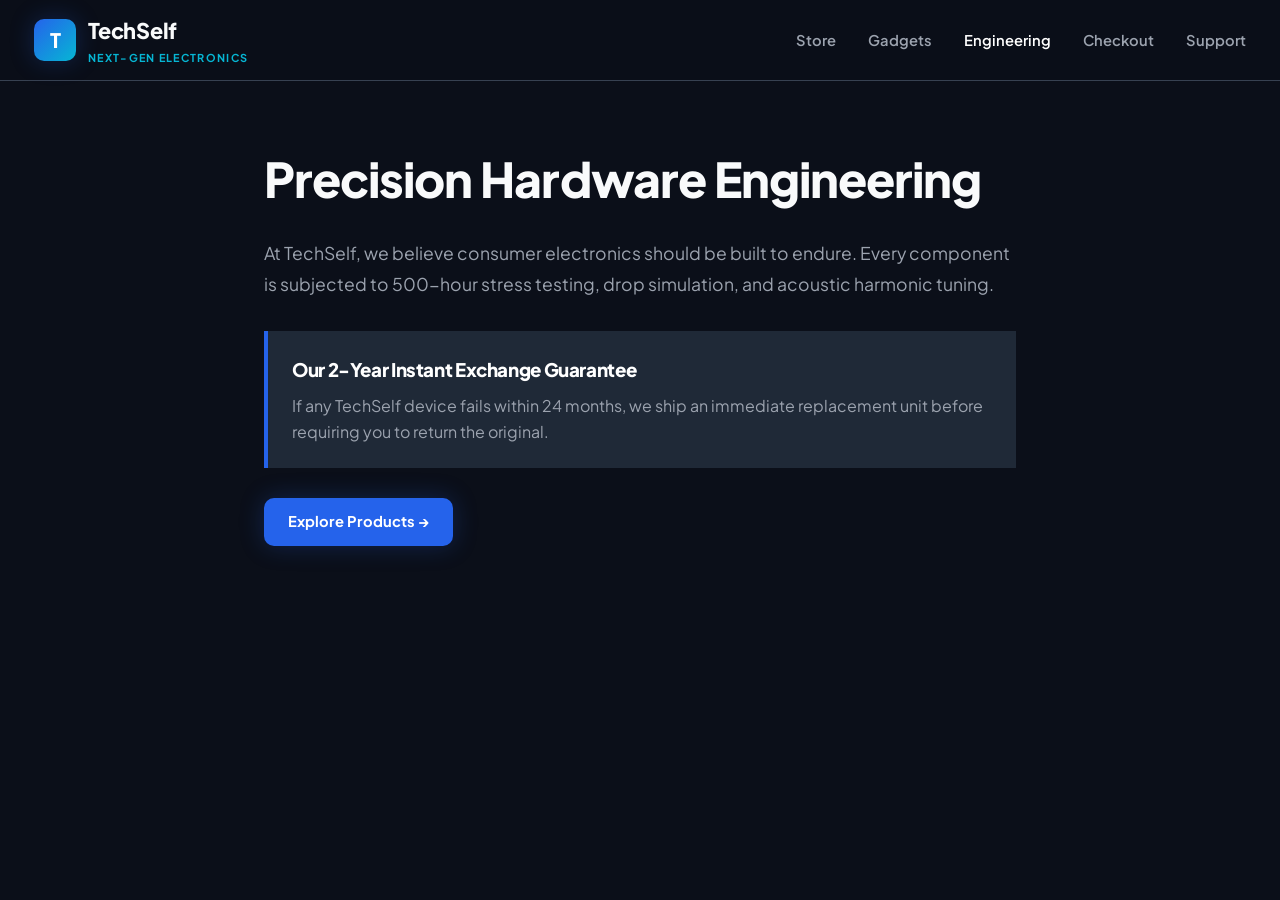
==== about.html @ e97d4baf "feat: initial release of scalenova-demo-10-techself-gadgets" ====
<!DOCTYPE html><html lang="en"><head><meta charset="UTF-8"><title>Engineering — TechSelf</title><link rel="stylesheet" href="src/styles/theme.css"></head><body>
<header class="site-header"><div class="container header-inner"><a href="index.html" class="brand"><div class="brand-icon">T</div><div><span class="brand-name">TechSelf</span><span class="brand-sub">Next-Gen Electronics</span></div></a><nav><ul class="nav-links"><li><a href="index.html" class="nav-link">Store</a></li><li><a href="products.html" class="nav-link">Gadgets</a></li><li><a href="about.html" class="nav-link active">Engineering</a></li><li><a href="checkout.html" class="nav-link">Checkout</a></li><li><a href="contact.html" class="nav-link">Support</a></li></ul></nav></div></header>
<div class="container" style="max-width:800px; padding:60px 24px 100px;"><h1 style="font-size:3rem; margin-bottom:20px;">Precision Hardware Engineering</h1><p style="color:var(--text-muted); font-size:1.1rem; line-height:1.8; margin-bottom:30px;">At TechSelf, we believe consumer electronics should be built to endure. Every component is subjected to 500-hour stress testing, drop simulation, and acoustic harmonic tuning.</p>
<div style="background:var(--bg-card); border-left:4px solid var(--color-blue); padding:24px; margin-bottom:30px;"><h3 style="color:#FFF; margin-bottom:8px;">Our 2-Year Instant Exchange Guarantee</h3><p style="color:var(--text-muted);">If any TechSelf device fails within 24 months, we ship an immediate replacement unit before requiring you to return the original.</p></div>
<a href="products.html" class="btn btn-blue">Explore Products &rarr;</a>
</div></body></html>
---- src/styles/theme.css ----
/* ==============================================================================
   SCALENOVA SYSTEMS — DEMO 10: TECHSELF GADGETS
   Next-Gen Electronics & Smart Hardware Design System
   ============================================================================== */

@import url('https://fonts.googleapis.com/css2?family=Plus+Jakarta+Sans:wght@300;400;500;600;700;800&family=Inter:wght@400;600;700;900&display=swap');

:root {
  --bg-primary: #0B0F19;
  --bg-secondary: #111827;
  --bg-card: #1F2937;
  --surface-overlay: rgba(11, 15, 25, 0.94);
  --border-subtle: #374151;
  --border-blue: #2563EB;
  
  --color-blue: #2563EB;
  --color-blue-hover: #1D4ED8;
  --color-cyan: #06B6D4;
  --color-emerald: #10B981;
  --color-amber: #F59E0B;
  
  --text-main: #F9FAFB;
  --text-muted: #9CA3AF;
  --text-light: #6B7280;

  --shadow-card: 0 10px 25px -5px rgba(0, 0, 0, 0.5), 0 8px 10px -6px rgba(0, 0, 0, 0.5);
  --shadow-blue-glow: 0 0 25px rgba(37, 99, 235, 0.25);

  --font-main: 'Plus Jakarta Sans', -apple-system, BlinkMacSystemFont, sans-serif;
  
  --radius-sm: 6px;
  --radius-md: 10px;
  --radius-lg: 16px;
  --radius-full: 9999px;
  --transition: all 0.25s cubic-bezier(0.16, 1, 0.3, 1);
}

* { box-sizing: border-box; margin: 0; padding: 0; }

body {
  background-color: var(--bg-primary);
  color: var(--text-main);
  font-family: var(--font-main);
  line-height: 1.6;
  -webkit-font-smoothing: antialiased;
  overflow-x: hidden;
}

h1, h2, h3, h4 {
  font-weight: 800;
  letter-spacing: -0.02em;
  color: var(--text-main);
}

a { color: inherit; text-decoration: none; }

.container {
  width: 100%;
  max-width: 1260px;
  margin: 0 auto;
  padding: 0 24px;
}

/* Dispatch Bar */
.dispatch-bar {
  background-color: #1E293B;
  color: #E2E8F0;
  font-size: 0.8rem;
  font-weight: 600;
  padding: 9px 0;
  text-align: center;
  border-bottom: 1px solid var(--border-subtle);
}
.dispatch-bar span { color: var(--color-cyan); font-weight: 700; }

/* Site Header */
.site-header {
  position: sticky;
  top: 0;
  z-index: 100;
  background: var(--surface-overlay);
  backdrop-filter: blur(16px);
  border-bottom: 1px solid var(--border-subtle);
}
.header-inner {
  display: flex;
  align-items: center;
  justify-content: space-between;
  height: 80px;
}
.brand {
  display: flex;
  align-items: center;
  gap: 12px;
}
.brand-icon {
  width: 42px;
  height: 42px;
  background: linear-gradient(135deg, var(--color-blue) 0%, var(--color-cyan) 100%);
  border-radius: var(--radius-md);
  display: flex;
  align-items: center;
  justify-content: center;
  color: #FFF;
  font-weight: 900;
  font-size: 1.25rem;
  box-shadow: var(--shadow-blue-glow);
}
.brand-name {
  font-size: 1.35rem;
  font-weight: 800;
  letter-spacing: -0.01em;
}
.brand-sub {
  font-size: 0.68rem;
  color: var(--color-cyan);
  text-transform: uppercase;
  letter-spacing: 0.12em;
  font-weight: 700;
  display: block;
}

.nav-links {
  display: flex;
  gap: 32px;
  list-style: none;
}
.nav-link {
  font-size: 0.92rem;
  font-weight: 600;
  color: var(--text-muted);
  transition: var(--transition);
  padding: 6px 0;
}
.nav-link:hover, .nav-link.active {
  color: #FFF;
}

.cart-btn {
  position: relative;
  background: var(--bg-card);
  border: 1px solid var(--border-subtle);
  width: 44px;
  height: 44px;
  border-radius: var(--radius-md);
  display: flex;
  align-items: center;
  justify-content: center;
  cursor: pointer;
  color: #FFF;
  transition: var(--transition);
}
.cart-btn:hover {
  border-color: var(--color-blue);
  background: #374151;
}
.cart-badge {
  position: absolute;
  top: -4px;
  right: -4px;
  background: var(--color-blue);
  color: #FFF;
  font-size: 0.72rem;
  font-weight: 800;
  width: 20px;
  height: 20px;
  border-radius: 50%;
  display: flex;
  align-items: center;
  justify-content: center;
}

.btn {
  display: inline-flex;
  align-items: center;
  justify-content: center;
  gap: 8px;
  padding: 12px 24px;
  border-radius: var(--radius-md);
  font-weight: 700;
  font-size: 0.92rem;
  cursor: pointer;
  transition: var(--transition);
  border: none;
}
.btn-blue {
  background: var(--color-blue);
  color: #FFF;
  box-shadow: var(--shadow-blue-glow);
}
.btn-blue:hover {
  background: var(--color-blue-hover);
  transform: translateY(-2px);
}
.btn-outline {
  border: 1px solid var(--border-subtle);
  background: var(--bg-secondary);
  color: #FFF;
}
.btn-outline:hover {
  border-color: var(--color-blue);
  color: var(--color-cyan);
}

/* Hero Section */
.hero {
  padding: 80px 0 60px;
  background: radial-gradient(circle at 75% 25%, rgba(37, 99, 235, 0.15) 0%, transparent 50%),
              linear-gradient(180deg, var(--bg-primary) 0%, var(--bg-secondary) 100%);
}
.hero-grid {
  display: grid;
  grid-template-columns: 1.15fr 0.85fr;
  gap: 60px;
  align-items: center;
}
.hero-tag {
  display: inline-flex;
  align-items: center;
  gap: 8px;
  background: rgba(37, 99, 235, 0.12);
  border: 1px solid rgba(37, 99, 235, 0.3);
  color: var(--color-cyan);
  padding: 6px 14px;
  border-radius: var(--radius-full);
  font-size: 0.8rem;
  font-weight: 700;
  margin-bottom: 20px;
}
.hero-title {
  font-size: 3.8rem;
  line-height: 1.1;
  margin-bottom: 24px;
}
.hero-title span {
  color: var(--color-cyan);
}
.hero-lead {
  font-size: 1.15rem;
  color: var(--text-muted);
  line-height: 1.7;
  margin-bottom: 36px;
  max-width: 580px;
}
.hero-cta {
  display: flex;
  gap: 16px;
  margin-bottom: 40px;
  flex-wrap: wrap;
}

/* Product Card */
.hero-showcase-card {
  background: var(--bg-card);
  border: 1px solid var(--border-subtle);
  border-radius: var(--radius-lg);
  padding: 24px;
  box-shadow: var(--shadow-card);
  position: relative;
}
.card-img-wrap {
  height: 340px;
  border-radius: var(--radius-md);
  overflow: hidden;
  background: #111827;
  position: relative;
}
.card-img-wrap img {
  width: 100%;
  height: 100%;
  object-fit: cover;
}
.discount-badge {
  position: absolute;
  top: 14px;
  left: 14px;
  background: var(--color-blue);
  color: #FFF;
  font-size: 0.75rem;
  font-weight: 800;
  padding: 4px 10px;
  border-radius: var(--radius-sm);
}

/* Flash Countdown Banner */
.flash-banner {
  background: linear-gradient(90deg, #1E1B4B 0%, #172554 100%);
  border: 1px solid #3B82F6;
  border-radius: var(--radius-md);
  padding: 28px 36px;
  margin-bottom: 60px;
  display: flex;
  justify-content: space-between;
  align-items: center;
  flex-wrap: wrap;
  gap: 20px;
}
.timer-boxes {
  display: flex;
  gap: 12px;
}
.timer-box {
  background: rgba(0, 0, 0, 0.4);
  border: 1px solid rgba(255,255,255,0.1);
  padding: 8px 14px;
  border-radius: var(--radius-sm);
  text-align: center;
  min-width: 54px;
}
.timer-num {
  font-size: 1.4rem;
  font-weight: 800;
  color: var(--color-cyan);
}
.timer-lbl {
  font-size: 0.65rem;
  text-transform: uppercase;
  color: var(--text-muted);
}

/* Product Catalog Grid */
.section {
  padding: 90px 0;
}
.section-header {
  text-align: center;
  max-width: 640px;
  margin: 0 auto 60px;
}
.section-tag {
  color: var(--color-blue);
  font-size: 0.8rem;
  font-weight: 800;
  letter-spacing: 0.15em;
  text-transform: uppercase;
  margin-bottom: 12px;
  display: block;
}
.section-title {
  font-size: 2.8rem;
  margin-bottom: 16px;
}
.section-desc {
  color: var(--text-muted);
  font-size: 1.05rem;
}

.product-grid {
  display: grid;
  grid-template-columns: repeat(auto-fit, minmax(280px, 1fr));
  gap: 28px;
}
.product-card {
  background: var(--bg-card);
  border: 1px solid var(--border-subtle);
  border-radius: var(--radius-md);
  overflow: hidden;
  transition: var(--transition);
  display: flex;
  flex-direction: column;
}
.product-card:hover {
  border-color: var(--color-blue);
  transform: translateY(-6px);
  box-shadow: var(--shadow-card), var(--shadow-blue-glow);
}
.product-thumb {
  height: 250px;
  overflow: hidden;
  position: relative;
  background: #111827;
}
.product-thumb img {
  width: 100%;
  height: 100%;
  object-fit: cover;
  transition: transform 0.5s ease;
}
.product-card:hover .product-thumb img {
  transform: scale(1.06);
}
.product-body {
  padding: 24px;
  display: flex;
  flex-direction: column;
  flex-grow: 1;
}
.product-specs {
  font-size: 0.78rem;
  color: var(--color-cyan);
  font-weight: 700;
  text-transform: uppercase;
  margin-bottom: 6px;
}
.product-title {
  font-size: 1.2rem;
  margin-bottom: 8px;
}
.product-rating {
  color: var(--color-amber);
  font-size: 0.82rem;
  margin-bottom: 16px;
}
.product-footer {
  margin-top: auto;
  display: flex;
  justify-content: space-between;
  align-items: center;
  border-top: 1px solid var(--border-subtle);
  padding-top: 16px;
}
.product-price {
  font-size: 1.4rem;
  font-weight: 800;
  color: #FFF;
}
.product-price del {
  font-size: 0.9rem;
  color: var(--text-light);
  margin-left: 6px;
  font-weight: 400;
}

/* Cart Drawer */
.cart-drawer {
  position: fixed;
  top: 0;
  right: -420px;
  width: 400px;
  max-width: 90vw;
  height: 100vh;
  background: var(--bg-card);
  box-shadow: 0 0 50px rgba(0,0,0,0.8);
  z-index: 1000;
  transition: right 0.35s cubic-bezier(0.16, 1, 0.3, 1);
  display: flex;
  flex-direction: column;
  border-left: 1px solid var(--border-subtle);
}
.cart-drawer.open { right: 0; }
.cart-overlay {
  position: fixed;
  inset: 0;
  background: rgba(0,0,0,0.6);
  backdrop-filter: blur(4px);
  z-index: 999;
  opacity: 0;
  pointer-events: none;
  transition: opacity 0.3s ease;
}
.cart-overlay.open { opacity: 1; pointer-events: auto; }

/* Toast */
.toast-container {
  position: fixed;
  bottom: 24px;
  right: 24px;
  z-index: 2000;
  display: flex;
  flex-direction: column;
  gap: 12px;
}
.toast {
  background: #111827;
  color: #FFF;
  padding: 14px 24px;
  border-radius: var(--radius-md);
  font-size: 0.9rem;
  font-weight: 600;
  box-shadow: 0 10px 30px rgba(0,0,0,0.8);
  border-left: 4px solid var(--color-blue);
  animation: slideIn 0.3s ease forwards;
}

/* Footer */
.site-footer {
  background: #080B13;
  border-top: 1px solid var(--border-subtle);
  padding: 80px 0 32px;
}
.footer-grid {
  display: grid;
  grid-template-columns: 1.5fr 1fr 1fr 1fr;
  gap: 40px;
  margin-bottom: 60px;
}
.footer-col h4 {
  font-size: 0.95rem;
  color: var(--color-cyan);
  text-transform: uppercase;
  margin-bottom: 20px;
  letter-spacing: 0.05em;
}
.footer-links { list-style: none; }
.footer-links li { margin-bottom: 12px; }
.footer-links a { color: var(--text-muted); font-size: 0.88rem; transition: var(--transition); }
.footer-links a:hover { color: #FFF; }
.footer-bottom {
  border-top: 1px solid var(--border-subtle);
  padding-top: 30px;
  display: flex;
  justify-content: space-between;
  font-size: 0.82rem;
  color: var(--text-light);
}

@media(max-width: 900px) {
  .hero-grid { grid-template-columns: 1fr; }
  .footer-grid { grid-template-columns: 1fr 1fr; }
}
@media(max-width: 600px) {
  .nav-links { display: none; }
  .hero-title { font-size: 2.6rem; }
  .footer-grid { grid-template-columns: 1fr; }
}
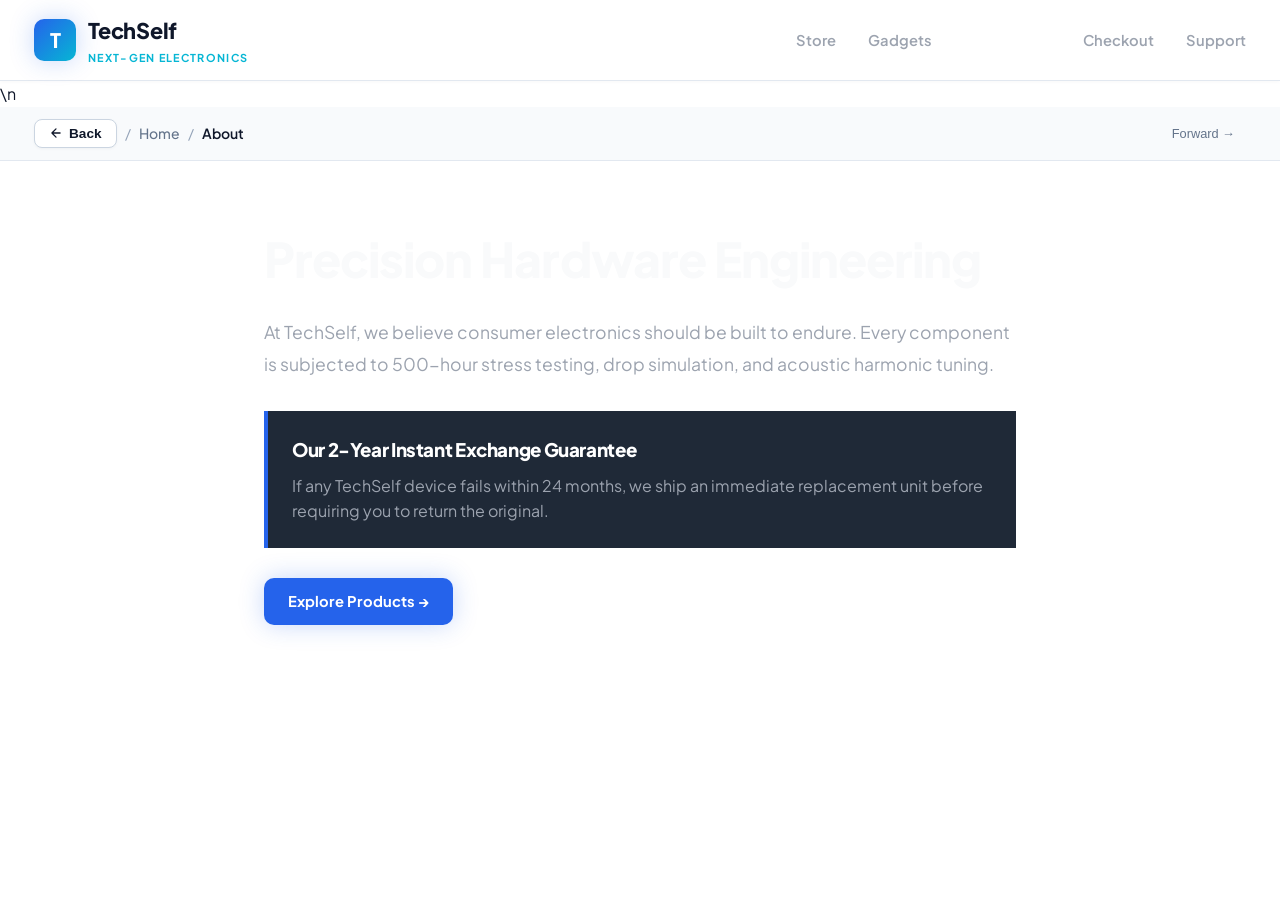
==== commit 65c2168d: "feat: upgrade to Light Luxury design system, stacked single-column forms, in-window navigation & mob" ====
--- a/about.html
+++ b/about.html
@@ -1,5 +1,24 @@
 <!DOCTYPE html><html lang="en"><head><meta charset="UTF-8"><title>Engineering — TechSelf</title><link rel="stylesheet" href="src/styles/theme.css"></head><body>
-<header class="site-header"><div class="container header-inner"><a href="index.html" class="brand"><div class="brand-icon">T</div><div><span class="brand-name">TechSelf</span><span class="brand-sub">Next-Gen Electronics</span></div></a><nav><ul class="nav-links"><li><a href="index.html" class="nav-link">Store</a></li><li><a href="products.html" class="nav-link">Gadgets</a></li><li><a href="about.html" class="nav-link active">Engineering</a></li><li><a href="checkout.html" class="nav-link">Checkout</a></li><li><a href="contact.html" class="nav-link">Support</a></li></ul></nav></div></header>
+<header class="site-header"><div class="container header-inner"><a href="index.html" class="brand"><div class="brand-icon">T</div><div><span class="brand-name">TechSelf</span><span class="brand-sub">Next-Gen Electronics</span></div></a><nav><ul class="nav-links"><li><a href="index.html" class="nav-link">Store</a></li><li><a href="products.html" class="nav-link">Gadgets</a></li><li><a href="about.html" class="nav-link active">Engineering</a></li><li><a href="checkout.html" class="nav-link">Checkout</a></li><li><a href="contact.html" class="nav-link">Support</a></li></ul></nav></div></header>\n
+  <!-- In-Window Breadcrumb & Front/Back Navigation -->
+  <div class="subpage-nav-bar">
+    <div class="container" style="display:flex; align-items:center; justify-content:space-between; flex-wrap:wrap; gap:12px;">
+      <div style="display:flex; align-items:center; gap:8px; font-size:0.875rem;">
+        <button onclick="window.history.length > 1 ? window.history.back() : window.location.href=\'index.html\'" class="btn-subpage-back" aria-label="Navigate Back">
+          <svg width="14" height="14" viewBox="0 0 24 24" fill="none" stroke="currentColor" stroke-width="2.2" stroke-linecap="round" stroke-linejoin="round"><path d="M19 12H5M12 19l-7-7 7-7"/></svg>
+          Back
+        </button>
+        <span style="color:#94A3B8;">/</span>
+        <a href="index.html" style="color:#64748B; text-decoration:none; font-weight:500;">Home</a>
+        <span style="color:#94A3B8;">/</span>
+        <span style="color:#0F172A; font-weight:600;">About</span>
+      </div>
+      <div style="display:flex; align-items:center; gap:8px;">
+        <button onclick="window.history.forward()" style="display:inline-flex; align-items:center; gap:4px; background:transparent; border:1px solid transparent; color:#64748B; padding:6px 10px; border-radius:6px; font-size:0.8rem; cursor:pointer;" title="Navigate Forward">Forward &rarr;</button>
+      </div>
+    </div>
+  </div>
+
 <div class="container" style="max-width:800px; padding:60px 24px 100px;"><h1 style="font-size:3rem; margin-bottom:20px;">Precision Hardware Engineering</h1><p style="color:var(--text-muted); font-size:1.1rem; line-height:1.8; margin-bottom:30px;">At TechSelf, we believe consumer electronics should be built to endure. Every component is subjected to 500-hour stress testing, drop simulation, and acoustic harmonic tuning.</p>
 <div style="background:var(--bg-card); border-left:4px solid var(--color-blue); padding:24px; margin-bottom:30px;"><h3 style="color:#FFF; margin-bottom:8px;">Our 2-Year Instant Exchange Guarantee</h3><p style="color:var(--text-muted);">If any TechSelf device fails within 24 months, we ship an immediate replacement unit before requiring you to return the original.</p></div>
 <a href="products.html" class="btn btn-blue">Explore Products &rarr;</a>
--- a/src/styles/theme.css
+++ b/src/styles/theme.css
@@ -513,3 +513,220 @@
   .hero-title { font-size: 2.6rem; }
   .footer-grid { grid-template-columns: 1fr; }
 }
+\n
+/* =========================================================================
+ * SCALENOVA PREMIUM LIGHT LUXURY & MOTIONSITES.AI DESIGN SYSTEM TOKENS
+ * Mobile-First Single-Column Stacked Forms, Light Luxury Aesthetic,
+ * Micro-Animations, Smooth In-Window Navigation & Floating Indicators.
+ * ========================================================================= */
+
+:root {
+  --sn-bg-primary: #FFFFFF;
+  --sn-bg-secondary: #F8FAFC;
+  --sn-bg-tertiary: #F1F5F9;
+  --sn-card-bg: #FFFFFF;
+  --sn-border-subtle: #E2E8F0;
+  --sn-border-focus: #3B82F6;
+  --sn-text-main: #0F172A;
+  --sn-text-body: #334155;
+  --sn-text-muted: #64748B;
+  --sn-shadow-card: 0 4px 20px -2px rgba(15, 23, 42, 0.05), 0 2px 6px -1px rgba(15, 23, 42, 0.02);
+  --sn-shadow-hover: 0 20px 35px -10px rgba(15, 23, 42, 0.08), 0 1px 3px rgba(0, 0, 0, 0.05);
+}
+
+/* 1. LIGHT LUXURY BACKGROUND TRANSFORMATION */
+body {
+  background-color: #FFFFFF !important;
+  color: #0F172A !important;
+  overflow-x: hidden !important;
+}
+
+.top-dispatch-bar {
+  background: #F1F5F9 !important;
+  color: #0F172A !important;
+  border-bottom: 1px solid #E2E8F0 !important;
+}
+
+.top-dispatch-bar a {
+  color: #0F172A !important;
+}
+
+.site-header {
+  background: rgba(255, 255, 255, 0.94) !important;
+  backdrop-filter: blur(16px) !important;
+  -webkit-backdrop-filter: blur(16px) !important;
+  border-bottom: 1px solid #E2E8F0 !important;
+  box-shadow: 0 1px 4px rgba(0, 0, 0, 0.03) !important;
+}
+
+.site-footer {
+  background-color: #F8FAFC !important;
+  color: #475569 !important;
+  border-top: 1px solid #E2E8F0 !important;
+}
+
+.site-footer h3, .site-footer h4, .footer-brand h3, .footer-col h4, .footer-column h4 {
+  color: #0F172A !important;
+}
+
+.site-footer a {
+  color: #64748B !important;
+  transition: color 0.2s ease !important;
+}
+
+.site-footer a:hover {
+  color: #2563EB !important;
+}
+
+.footer-bottom {
+  border-top: 1px solid #E2E8F0 !important;
+  color: #64748B !important;
+}
+
+/* 2. MOBILE-FIRST SINGLE-COLUMN STACKED FORMS (ZERO COLLISION) */
+form {
+  display: flex !important;
+  flex-direction: column !important;
+  width: 100% !important;
+}
+
+.form-row-2col, .form-row, .form-grid, .grid-cols-2 {
+  display: flex !important;
+  flex-direction: column !important;
+  width: 100% !important;
+  gap: 16px !important;
+  margin-bottom: 0 !important;
+}
+
+.form-group, .field, .input-group {
+  width: 100% !important;
+  display: flex !important;
+  flex-direction: column !important;
+  gap: 6px !important;
+  margin-bottom: 18px !important;
+  box-sizing: border-box !important;
+}
+
+.form-group label, .field label {
+  font-size: 0.875rem !important;
+  font-weight: 600 !important;
+  color: #1E293B !important;
+  margin-bottom: 4px !important;
+  display: block !important;
+  letter-spacing: -0.01em !important;
+}
+
+.form-group input, .form-group select, .form-group textarea,
+.field input, .field select, .field textarea,
+input[type="text"], input[type="email"], input[type="tel"], input[type="date"], input[type="number"], select, textarea {
+  width: 100% !important;
+  max-width: 100% !important;
+  box-sizing: border-box !important;
+  display: block !important;
+  padding: 13px 16px !important;
+  border: 1px solid #CBD5E1 !important;
+  border-radius: 10px !important;
+  background-color: #FFFFFF !important;
+  color: #0F172A !important;
+  font-size: 0.95rem !important;
+  line-height: 1.5 !important;
+  font-family: inherit !important;
+  transition: all 0.2s cubic-bezier(0.16, 1, 0.3, 1) !important;
+}
+
+.form-group input:focus, .form-group select:focus, .form-group textarea:focus,
+input:focus, select:focus, textarea:focus {
+  outline: none !important;
+  border-color: #3B82F6 !important;
+  box-shadow: 0 0 0 3px rgba(59, 130, 246, 0.16) !important;
+  background-color: #FFFFFF !important;
+}
+
+/* 3. MOTIONSITES.AI & 21ST.DEV ANIMATIONS & FLOATS */
+@keyframes floatSlowBadge {
+  0%, 100% { transform: translateY(0px); }
+  50% { transform: translateY(-5px); }
+}
+
+@keyframes pulseGlowEmerald {
+  0%, 100% { box-shadow: 0 0 0 0 rgba(16, 185, 129, 0.4); }
+  50% { box-shadow: 0 0 0 6px rgba(16, 185, 129, 0); }
+}
+
+.pulse-indicator, .live-indicator, .status-dot {
+  display: inline-block !important;
+  width: 8px !important;
+  height: 8px !important;
+  border-radius: 50% !important;
+  background-color: #10B981 !important;
+  animation: pulseGlowEmerald 2s infinite !important;
+  margin-right: 6px !important;
+  vertical-align: middle !important;
+}
+
+.bento-card, .card, .service-card, .feature-card, .product-card, .pricing-card, .case-card {
+  background: #FFFFFF !important;
+  border: 1px solid #E2E8F0 !important;
+  border-radius: 16px !important;
+  box-shadow: var(--sn-shadow-card) !important;
+  transition: all 0.3s cubic-bezier(0.16, 1, 0.3, 1) !important;
+}
+
+.bento-card:hover, .card:hover, .service-card:hover, .feature-card:hover, .product-card:hover, .pricing-card:hover, .case-card:hover {
+  transform: translateY(-4px) !important;
+  border-color: #CBD5E1 !important;
+  box-shadow: var(--sn-shadow-hover) !important;
+}
+
+/* 4. SUBPAGE IN-WINDOW BREADCRUMB & NAVIGATION */
+.subpage-nav-bar {
+  background: #F8FAFC !important;
+  border-bottom: 1px solid #E2E8F0 !important;
+  padding: 12px 0 !important;
+  position: relative !important;
+  z-index: 40 !important;
+}
+
+.btn-subpage-back {
+  display: inline-flex !important;
+  align-items: center !important;
+  gap: 6px !important;
+  background: #FFFFFF !important;
+  border: 1px solid #CBD5E1 !important;
+  color: #0F172A !important;
+  padding: 6px 14px !important;
+  border-radius: 8px !important;
+  font-weight: 600 !important;
+  font-size: 0.85rem !important;
+  cursor: pointer !important;
+  transition: all 0.2s ease !important;
+  box-shadow: 0 1px 3px rgba(0, 0, 0, 0.04) !important;
+}
+
+.btn-subpage-back:hover {
+  border-color: #3B82F6 !important;
+  color: #2563EB !important;
+  transform: translateX(-2px) !important;
+}
+
+/* 5. RESPONSIVE MOBILE POLISH */
+@media (max-width: 768px) {
+  .site-header {
+    padding: 12px 0 !important;
+  }
+  .container {
+    padding-left: 20px !important;
+    padding-right: 20px !important;
+  }
+  h1 {
+    font-size: 2.1rem !important;
+    line-height: 1.2 !important;
+  }
+  .site-footer {
+    padding: 50px 0 30px !important;
+  }
+  .footer-grid {
+    grid-template-columns: 1fr !important;
+    gap: 32px !important;
+  }
+}
